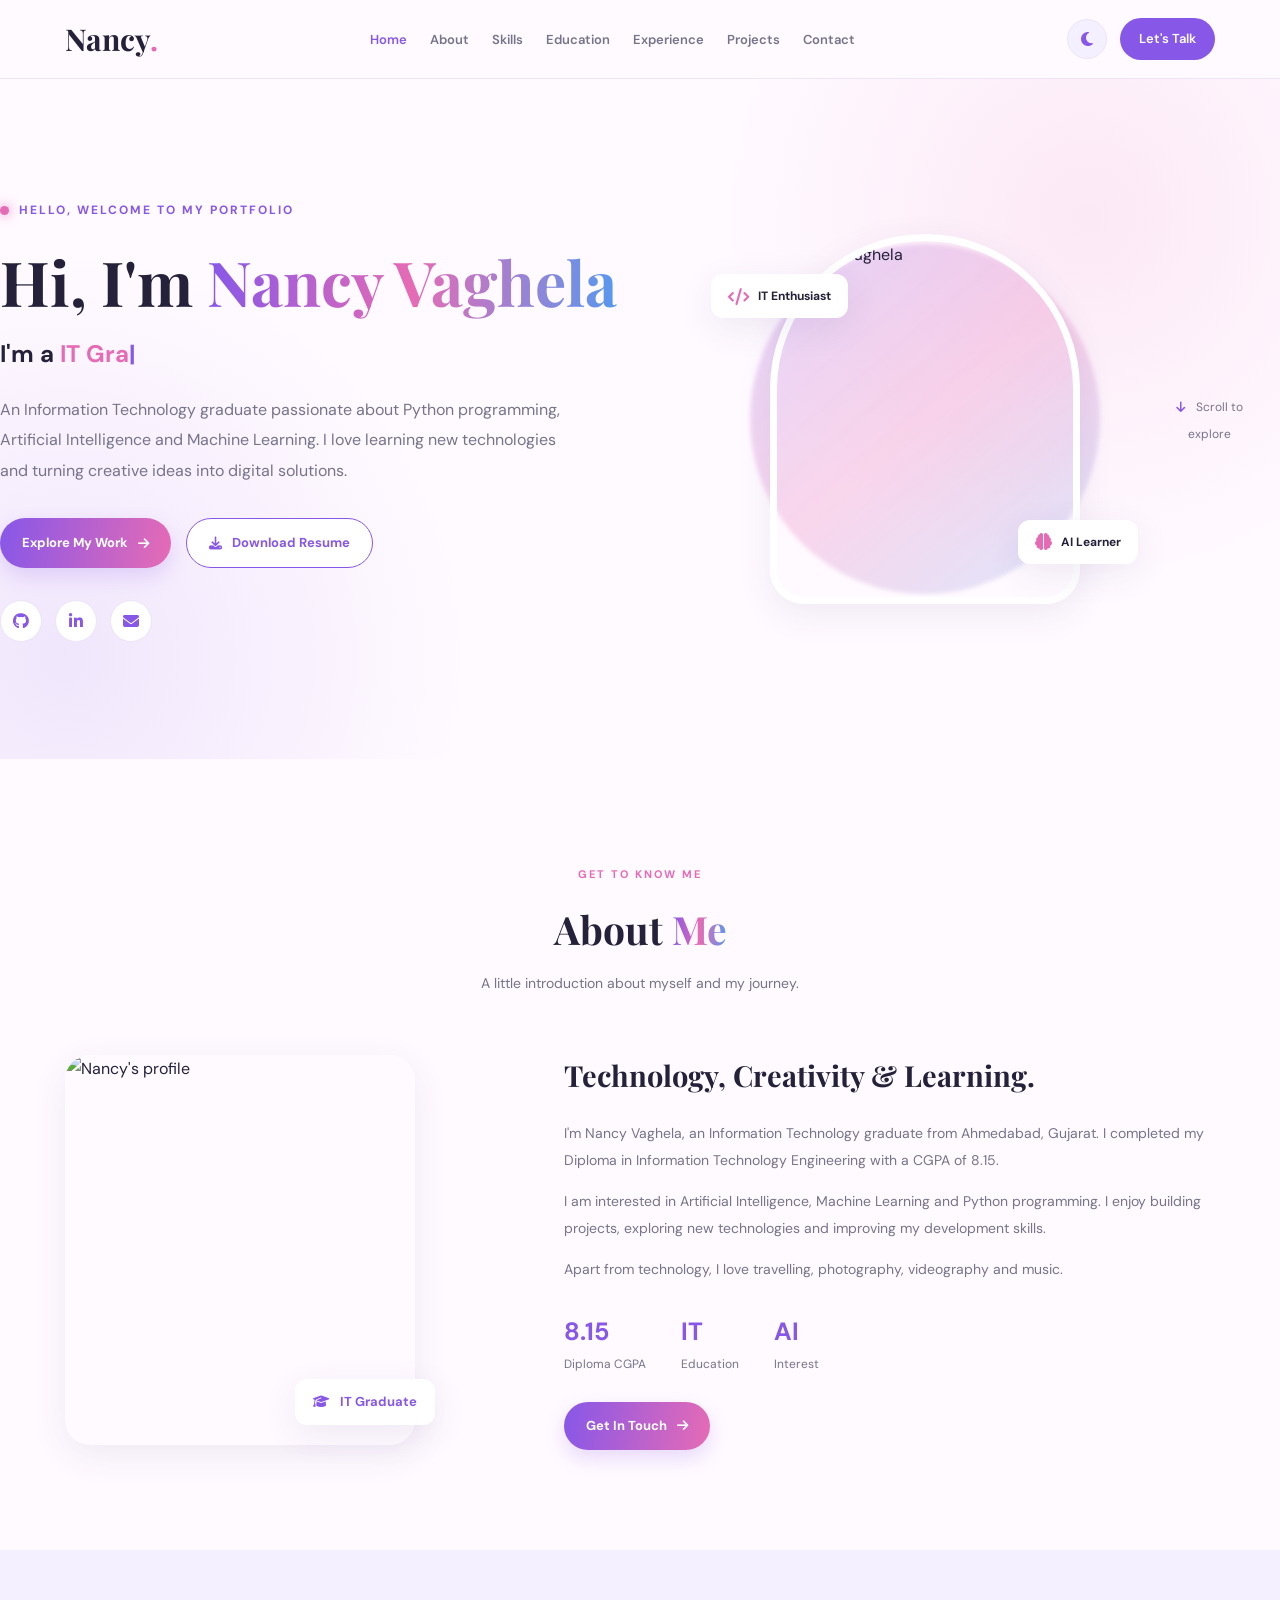
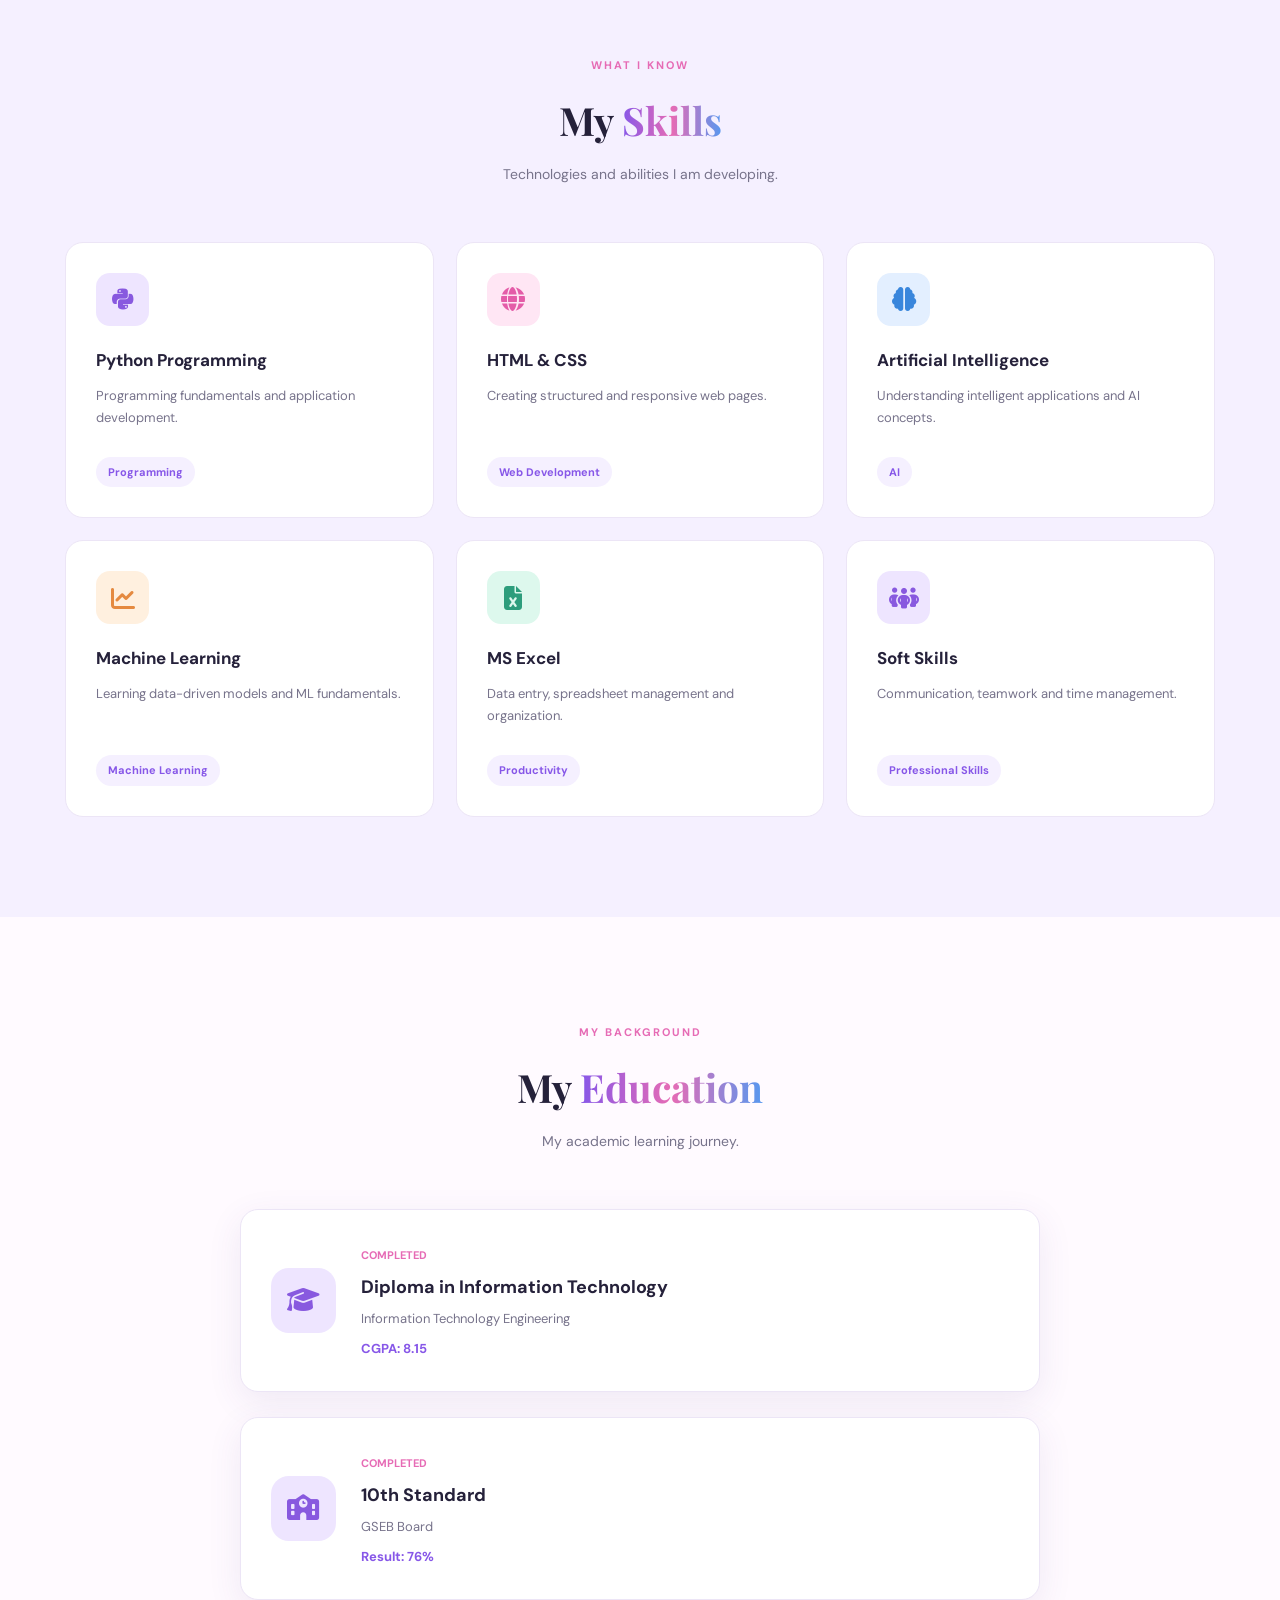
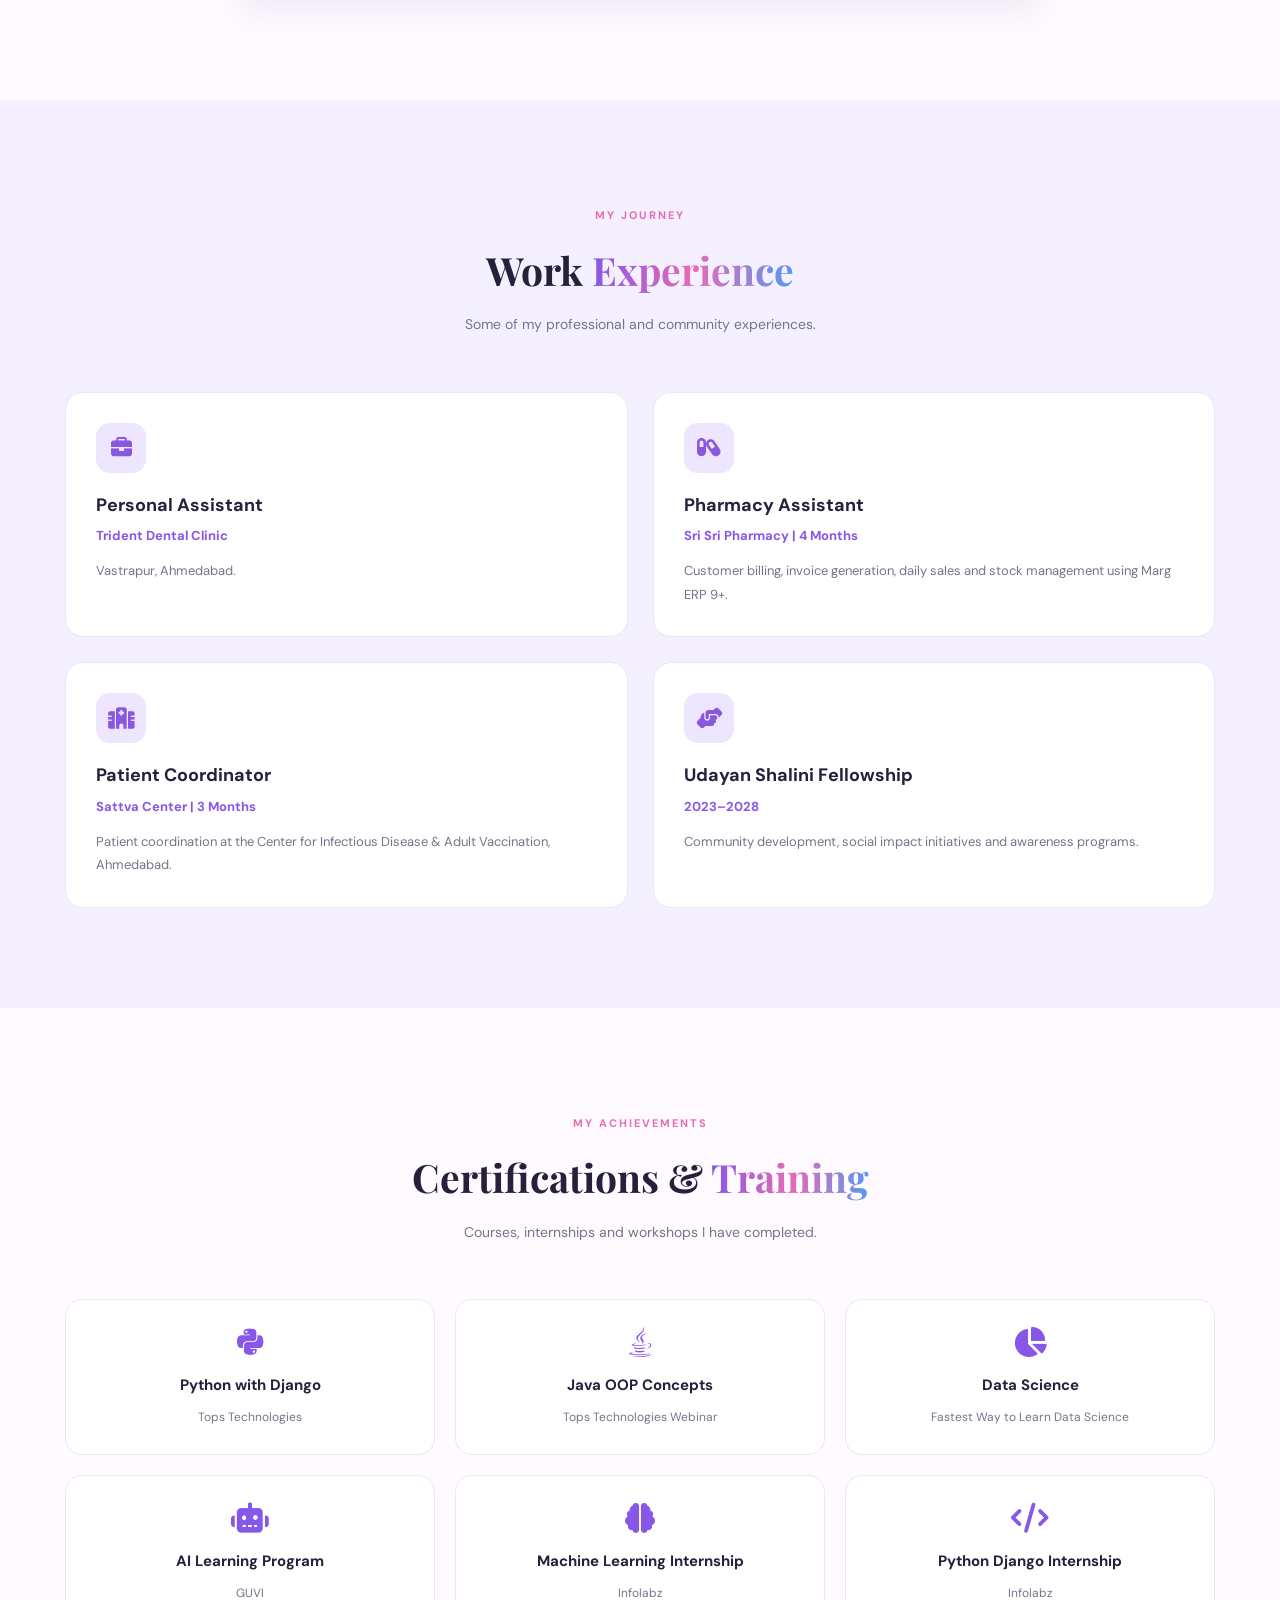
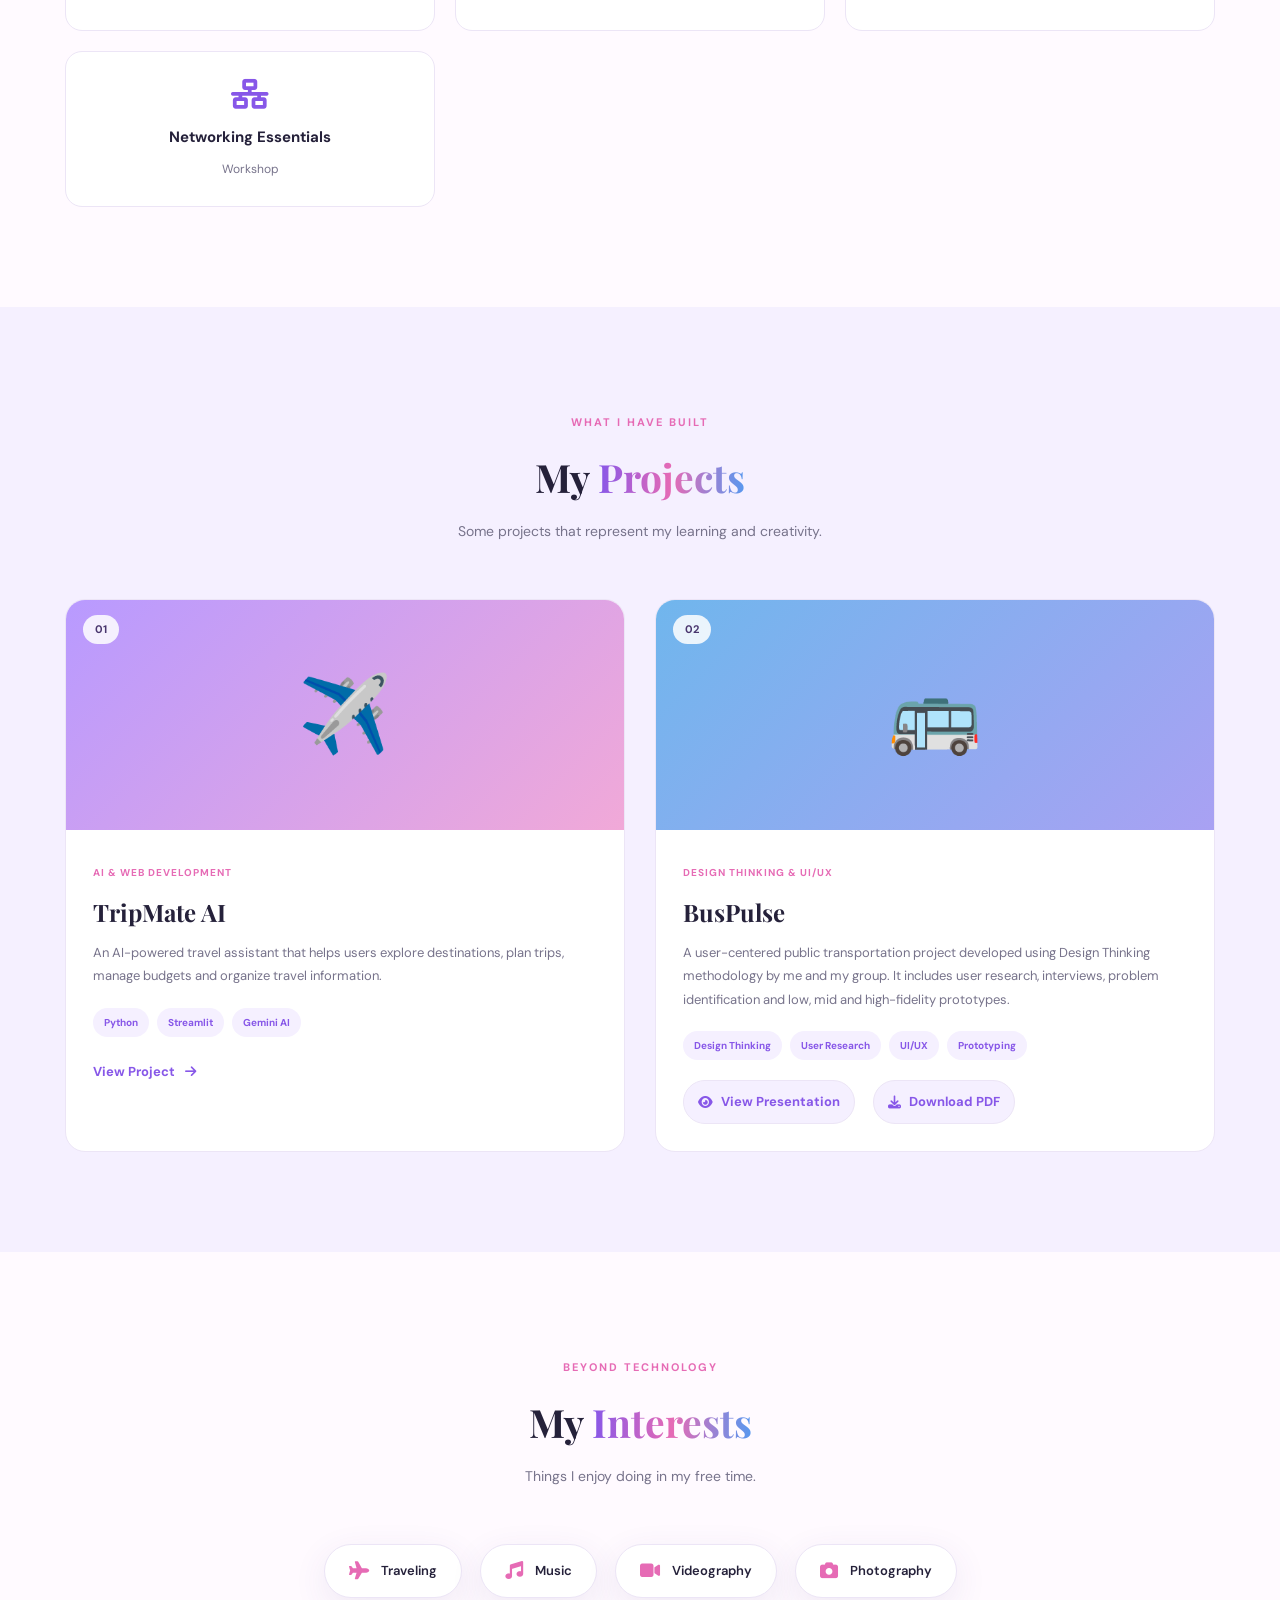
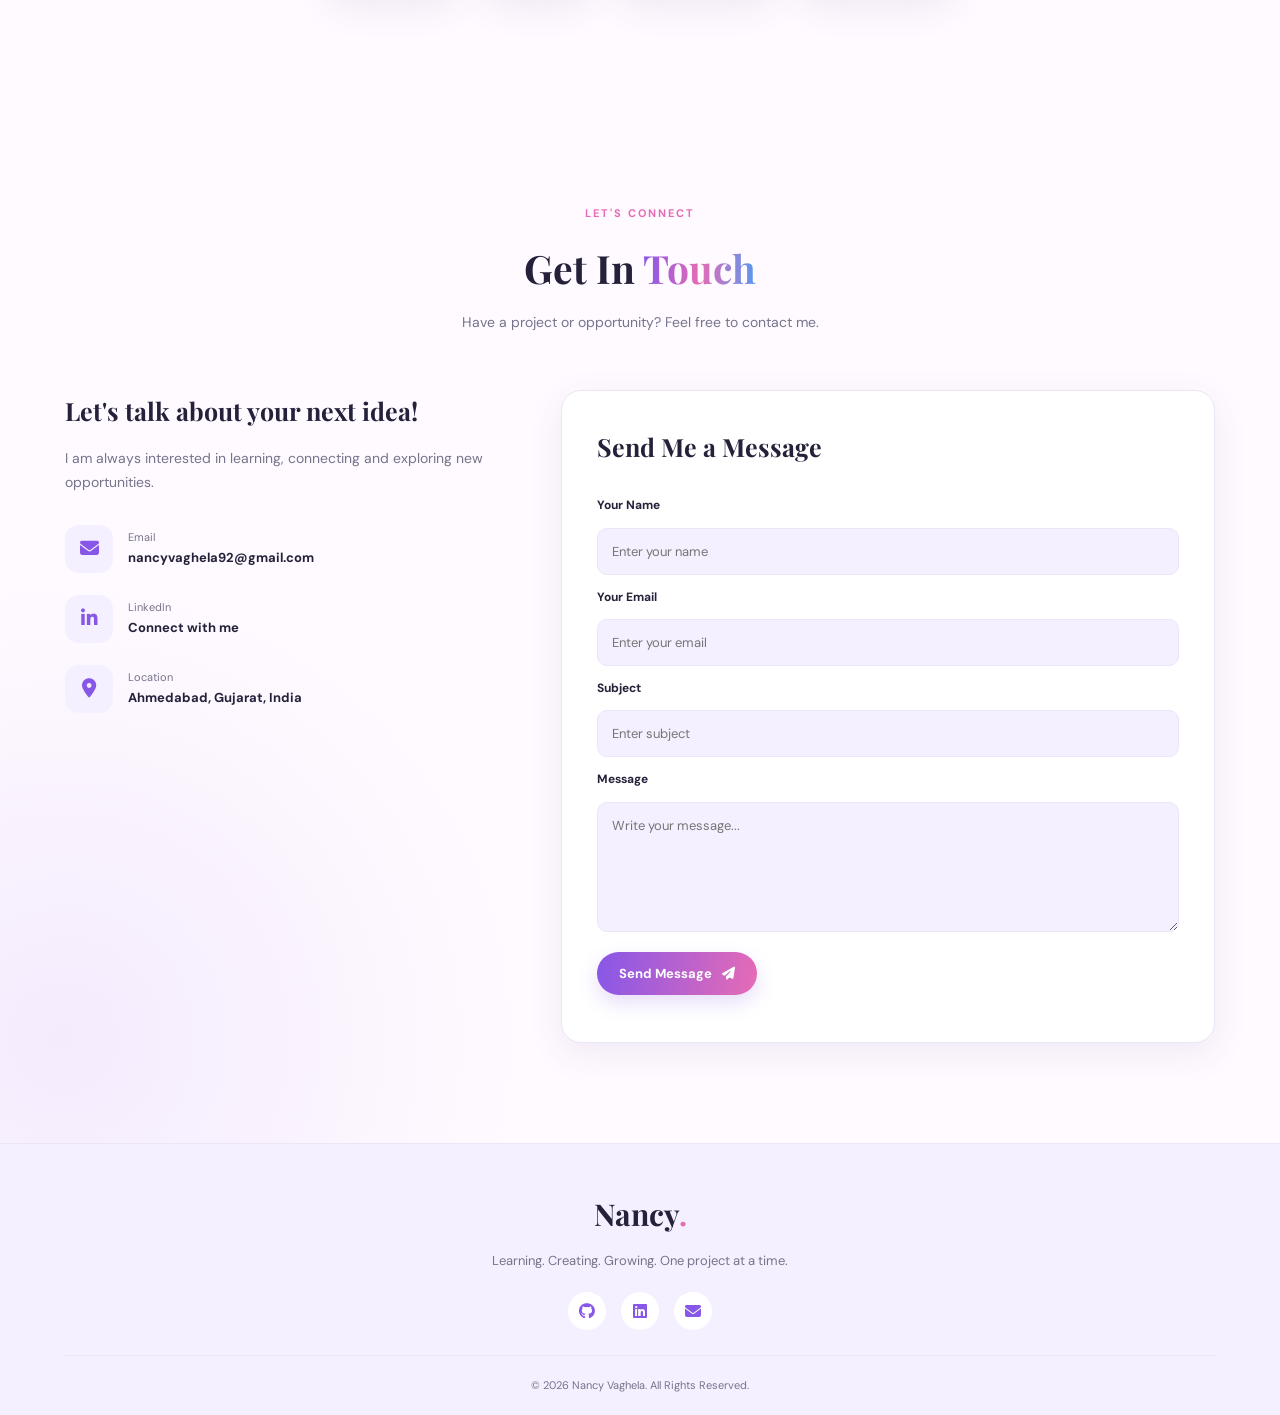
==== index.html @ ee55903c "Rename resume.html to index.html" ====
<!DOCTYPE html>
<html lang="en">
<head>
    <meta charset="UTF-8">
    <meta name="viewport" content="width=device-width, initial-scale=1.0">

    <title>Nancy Vaghela | IT Developer Portfolio</title>

    <meta name="description" content="Nancy Vaghela's personal portfolio showcasing IT skills, projects, education and experience.">

    <link rel="stylesheet" href="style.css">

    <link rel="preconnect" href="https://fonts.googleapis.com">
    <link rel="preconnect" href="https://fonts.gstatic.com" crossorigin>

    <link href="https://fonts.googleapis.com/css2?family=DM+Sans:wght@400;500;600;700&family=Playfair+Display:wght@600;700&display=swap" rel="stylesheet">

    <link rel="stylesheet"
    href="https://cdnjs.cloudflare.com/ajax/libs/font-awesome/6.5.2/css/all.min.css">
</head>

<body>

<!-- NAVIGATION -->

<header class="header">
    <nav class="navbar container">

        <a href="#home" class="logo">Nancy<span>.</span></a>

        <ul class="nav-links" id="navLinks">
            <li><a href="#home" class="nav-link active">Home</a></li>
            <li><a href="#about" class="nav-link">About</a></li>
            <li><a href="#skills" class="nav-link">Skills</a></li>
            <li><a href="#education" class="nav-link">Education</a></li>
            <li><a href="#experience" class="nav-link">Experience</a></li>
            <li><a href="#projects" class="nav-link">Projects</a></li>
            <li><a href="#contact" class="nav-link">Contact</a></li>
        </ul>

        <div class="nav-actions">

            <button id="themeToggle" class="theme-btn"
            aria-label="Switch color theme">
                <i class="fa-solid fa-moon"></i>
            </button>

            <a href="#contact" class="nav-contact">Let's Talk</a>

            <button class="menu-btn" id="menuBtn"
            aria-label="Open navigation menu"
            aria-expanded="false">
                <i class="fa-solid fa-bars"></i>
            </button>

        </div>

    </nav>
</header>


<main>

<!-- HOME SECTION -->

<section class="home section-padding" id="home">

    <div class="container home-container">

        <div class="home-content reveal">

            <span class="small-heading">
                <span class="dot"></span>
                HELLO, WELCOME TO MY PORTFOLIO
            </span>

            <h1>
                Hi, I'm <span class="gradient-text">Nancy Vaghela</span>
            </h1>

            <h2>
                I'm a <span id="typing"></span><span class="cursor">|</span>
            </h2>

            <p>
                An Information Technology graduate passionate about
                Python programming, Artificial Intelligence and
                Machine Learning. I love learning new technologies
                and turning creative ideas into digital solutions.
            </p>

            <div class="home-buttons">

                <a href="#projects" class="btn primary-btn">
                    Explore My Work
                    <i class="fa-solid fa-arrow-right"></i>
                </a>

                <a href="nancy_resume.pdf"
                   class="btn secondary-btn"
                   download>
                    <i class="fa-solid fa-download"></i>
                    Download Resume
                </a>

            </div>

            <div class="social-links">

                <a href="https://github.com/nancyvaghela92-design"
                   target="_blank"
                   rel="noopener noreferrer"
                   aria-label="GitHub">
                    <i class="fa-brands fa-github"></i>
                </a>

                <a href="https://www.linkedin.com/in/vaghela-nancy0206/"
                   target="_blank"
                   rel="noopener noreferrer"
                   aria-label="LinkedIn">
                    <i class="fa-brands fa-linkedin-in"></i>
                </a>

                <a href="mailto:nancyvaghela92@gmail.com"
                   aria-label="Email">
                    <i class="fa-solid fa-envelope"></i>
                </a>

            </div>

        </div>


        <div class="home-image reveal">

            <div class="image-decoration"></div>

            <img src="images/profile.jpg"
                 alt="Nancy Vaghela"
                 class="profile-photo">

            <div class="floating-card card-one">
                <i class="fa-solid fa-code"></i>
                <span>IT Enthusiast</span>
            </div>

            <div class="floating-card card-two">
                <i class="fa-solid fa-brain"></i>
                <span>AI Learner</span>
            </div>

        </div>

    </div>

    <div class="scroll-down">
        <a href="#about">
            <i class="fa-solid fa-arrow-down"></i>
            Scroll to explore
        </a>
    </div>

</section>


<!-- ABOUT SECTION -->

<section class="about section-padding" id="about">

    <div class="container">

        <div class="section-heading reveal">
            <span class="section-label">GET TO KNOW ME</span>
            <h2>About <span class="gradient-text">Me</span></h2>
            <p>A little introduction about myself and my journey.</p>
        </div>

        <div class="about-grid">

            <div class="about-image reveal">
                <img src="images/profile.jpg"
                     alt="Nancy's profile">
                <div class="about-image-tag">
                    <i class="fa-solid fa-graduation-cap"></i>
                    IT Graduate
                </div>
            </div>

            <div class="about-text reveal">

                <h3>Technology, Creativity & Learning.</h3>

                <p>
                    I'm Nancy Vaghela, an Information Technology
                    graduate from Ahmedabad, Gujarat. I completed
                    my Diploma in Information Technology Engineering
                    with a CGPA of 8.15.
                </p>

                <p>
                    I am interested in Artificial Intelligence,
                    Machine Learning and Python programming.
                    I enjoy building projects, exploring new
                    technologies and improving my development skills.
                </p>

                <p>
                    Apart from technology, I love travelling,
                    photography, videography and music.
                </p>

                <div class="about-facts">

                    <div>
                        <strong>8.15</strong>
                        <span>Diploma CGPA</span>
                    </div>

                    <div>
                        <strong>IT</strong>
                        <span>Education</span>
                    </div>

                    <div>
                        <strong>AI</strong>
                        <span>Interest</span>
                    </div>

                </div>

                <a href="#contact" class="btn primary-btn">
                    Get In Touch
                    <i class="fa-solid fa-arrow-right"></i>
                </a>

            </div>

        </div>

    </div>

</section>


<!-- SKILLS SECTION -->

<section class="skills section-padding" id="skills">

    <div class="container">

        <div class="section-heading reveal">
            <span class="section-label">WHAT I KNOW</span>
            <h2>My <span class="gradient-text">Skills</span></h2>
            <p>Technologies and abilities I am developing.</p>
        </div>

        <div class="skills-grid">

            <div class="skill-card reveal">
                <div class="skill-icon purple">
                    <i class="fa-brands fa-python"></i>
                </div>
                <h3>Python Programming</h3>
                <p>Programming fundamentals and application development.</p>
                <span class="skill-tag">Programming</span>
            </div>

            <div class="skill-card reveal">
                <div class="skill-icon pink">
                    <i class="fa-solid fa-globe"></i>
                </div>
                <h3>HTML & CSS</h3>
                <p>Creating structured and responsive web pages.</p>
                <span class="skill-tag">Web Development</span>
            </div>

            <div class="skill-card reveal">
                <div class="skill-icon blue">
                    <i class="fa-solid fa-brain"></i>
                </div>
                <h3>Artificial Intelligence</h3>
                <p>Understanding intelligent applications and AI concepts.</p>
                <span class="skill-tag">AI</span>
            </div>

            <div class="skill-card reveal">
                <div class="skill-icon orange">
                    <i class="fa-solid fa-chart-line"></i>
                </div>
                <h3>Machine Learning</h3>
                <p>Learning data-driven models and ML fundamentals.</p>
                <span class="skill-tag">Machine Learning</span>
            </div>

            <div class="skill-card reveal">
                <div class="skill-icon green">
                    <i class="fa-solid fa-file-excel"></i>
                </div>
                <h3>MS Excel</h3>
                <p>Data entry, spreadsheet management and organization.</p>
                <span class="skill-tag">Productivity</span>
            </div>

            <div class="skill-card reveal">
                <div class="skill-icon purple">
                    <i class="fa-solid fa-people-group"></i>
                </div>
                <h3>Soft Skills</h3>
                <p>Communication, teamwork and time management.</p>
                <span class="skill-tag">Professional Skills</span>
            </div>

        </div>

    </div>

</section>


<!-- EDUCATION SECTION -->

<section class="education section-padding" id="education">

    <div class="container">

        <div class="section-heading reveal">
            <span class="section-label">MY BACKGROUND</span>
            <h2>My <span class="gradient-text">Education</span></h2>
            <p>My academic learning journey.</p>
        </div>

        <div class="education-container">

            <div class="education-card reveal">
                <div class="education-icon">
                    <i class="fa-solid fa-graduation-cap"></i>
                </div>

                <div>
                    <span class="education-date">Completed</span>
                    <h3>Diploma in Information Technology</h3>
                    <p>Information Technology Engineering</p>
                    <strong>CGPA: 8.15</strong>
                </div>
            </div>

            <div class="education-card reveal">
                <div class="education-icon pink">
                    <i class="fa-solid fa-school"></i>
                </div>

                <div>
                    <span class="education-date">Completed</span>
                    <h3>10th Standard</h3>
                    <p>GSEB Board</p>
                    <strong>Result: 76%</strong>
                </div>
            </div>

        </div>

    </div>

</section>


<!-- EXPERIENCE SECTION -->

<section class="experience section-padding" id="experience">

    <div class="container">

        <div class="section-heading reveal">
            <span class="section-label">MY JOURNEY</span>
            <h2>Work <span class="gradient-text">Experience</span></h2>
            <p>Some of my professional and community experiences.</p>
        </div>

        <div class="experience-grid">

            <div class="experience-card reveal">
                <span class="experience-icon">
                    <i class="fa-solid fa-briefcase"></i>
                </span>
                <h3>Personal Assistant</h3>
                <h4>Trident Dental Clinic</h4>
                <p>Vastrapur, Ahmedabad.</p>
            </div>

            <div class="experience-card reveal">
                <span class="experience-icon pink">
                    <i class="fa-solid fa-capsules"></i>
                </span>
                <h3>Pharmacy Assistant</h3>
                <h4>Sri Sri Pharmacy | 4 Months</h4>
                <p>
                    Customer billing, invoice generation,
                    daily sales and stock management using Marg ERP 9+.
                </p>
            </div>

            <div class="experience-card reveal">
                <span class="experience-icon blue">
                    <i class="fa-solid fa-hospital"></i>
                </span>
                <h3>Patient Coordinator</h3>
                <h4>Sattva Center | 3 Months</h4>
                <p>
                    Patient coordination at the Center for
                    Infectious Disease & Adult Vaccination, Ahmedabad.
                </p>
            </div>

            <div class="experience-card reveal">
                <span class="experience-icon green">
                    <i class="fa-solid fa-handshake-angle"></i>
                </span>
                <h3>Udayan Shalini Fellowship</h3>
                <h4>2023–2028</h4>
                <p>
                    Community development, social impact
                    initiatives and awareness programs.
                </p>
            </div>

        </div>

    </div>

</section>


<!-- CERTIFICATIONS SECTION -->

<section class="certifications section-padding" id="certifications">

    <div class="container">

        <div class="section-heading reveal">
            <span class="section-label">MY ACHIEVEMENTS</span>
            <h2>Certifications & <span class="gradient-text">Training</span></h2>
            <p>Courses, internships and workshops I have completed.</p>
        </div>

        <div class="certificate-grid">

            <div class="certificate-card reveal">
                <i class="fa-brands fa-python"></i>
                <h3>Python with Django</h3>
                <p>Tops Technologies</p>
            </div>

            <div class="certificate-card reveal">
                <i class="fa-brands fa-java"></i>
                <h3>Java OOP Concepts</h3>
                <p>Tops Technologies Webinar</p>
            </div>

            <div class="certificate-card reveal">
                <i class="fa-solid fa-chart-pie"></i>
                <h3>Data Science</h3>
                <p>Fastest Way to Learn Data Science</p>
            </div>

            <div class="certificate-card reveal">
                <i class="fa-solid fa-robot"></i>
                <h3>AI Learning Program</h3>
                <p>GUVI</p>
            </div>

            <div class="certificate-card reveal">
                <i class="fa-solid fa-brain"></i>
                <h3>Machine Learning Internship</h3>
                <p>Infolabz</p>
            </div>

            <div class="certificate-card reveal">
                <i class="fa-solid fa-code"></i>
                <h3>Python Django Internship</h3>
                <p>Infolabz</p>
            </div>

            <div class="certificate-card reveal">
                <i class="fa-solid fa-network-wired"></i>
                <h3>Networking Essentials</h3>
                <p>Workshop</p>
            </div>

        </div>

    </div>

</section>


<!-- PROJECT SECTION -->

<section class="projects section-padding" id="projects">

    <div class="container">

        <div class="section-heading reveal">
            <span class="section-label">WHAT I HAVE BUILT</span>
            <h2>My <span class="gradient-text">Projects</span></h2>
            <p>Some projects that represent my learning and creativity.</p>
        </div>

        <div class="project-grid">

            <!-- PROJECT 1 -->

            <article class="project-card reveal">

                <div class="project-image tripmate-image">
                    <img src="images/tripmate.png"
                         alt="TripMate AI project screenshot"
                         onerror="this.style.display='none'">

                    <span class="project-number">01</span>
                    <span class="project-emoji">✈️</span>
                </div>

                <div class="project-content">

                    <span class="project-category">AI & WEB DEVELOPMENT</span>

                    <h3>TripMate AI</h3>

                    <p>
                        An AI-powered travel assistant that helps
                        users explore destinations, plan trips,
                        manage budgets and organize travel information.
                    </p>

                    <div class="tech-stack">
                        <span>Python</span>
                        <span>Streamlit</span>
                        <span>Gemini AI</span>
                    </div>

                    <a href="https://github.com/nancyvaghela92-design/TripMate-AI-2.0"
                       target="_blank"
                       rel="noopener noreferrer"
                       class="project-link">
                        View Project <i class="fa-solid fa-arrow-right"></i>
                    </a>

                </div>

            </article>


            <!-- PROJECT 2 -->

            
<!-- BUSPULSE PROJECT -->

<article class="project-card reveal">

    <div class="project-image buspulse-image">

        <img src="images/buspulse.png"
             alt="BusPulse Design Thinking project"
             onerror="this.style.display='none'">

        <span class="project-number">02</span>
        <span class="project-emoji">🚌</span>

    </div>

    <div class="project-content">

        <span class="project-category">
            DESIGN THINKING & UI/UX
        </span>

        <h3>BusPulse</h3>

        <p>
            A user-centered public transportation project
            developed using Design Thinking methodology by me and my group.
            It includes user research, interviews,
            problem identification and low, mid and
            high-fidelity prototypes.
        </p>

        <div class="tech-stack">
            <span>Design Thinking</span>
            <span>User Research</span>
            <span>UI/UX</span>
            <span>Prototyping</span>
        </div>

        <div class="project-buttons">

            <a href="docs/buspulsedone.pptx"
               target="_blank"
               rel="noopener noreferrer"
               class="project-link">
                <i class="fa-solid fa-eye"></i>
                View Presentation
            </a>

            <a href="docs/buspulsedone.pptx"
               download
               class="project-link">
                <i class="fa-solid fa-download"></i>
                Download PDF
            </a>

        </div>

    </div>

</article>

        </div>

    </div>

</section>


<!-- INTERESTS SECTION -->

<section class="interests section-padding">

    <div class="container">

        <div class="section-heading reveal">
            <span class="section-label">BEYOND TECHNOLOGY</span>
            <h2>My <span class="gradient-text">Interests</span></h2>
            <p>Things I enjoy doing in my free time.</p>
        </div>

        <div class="interest-list reveal">

            <div><i class="fa-solid fa-plane"></i> Traveling</div>
            <div><i class="fa-solid fa-music"></i> Music</div>
            <div><i class="fa-solid fa-video"></i> Videography</div>
            <div><i class="fa-solid fa-camera"></i> Photography</div>

        </div>

    </div>

</section>


<!-- CONTACT SECTION -->

<section class="contact section-padding" id="contact">

    <div class="container">

        <div class="section-heading reveal">
            <span class="section-label">LET'S CONNECT</span>
            <h2>Get In <span class="gradient-text">Touch</span></h2>
            <p>Have a project or opportunity? Feel free to contact me.</p>
        </div>

        <div class="contact-grid">

            <div class="contact-info reveal">

                <h3>Let's talk about your next idea!</h3>

                <p>
                    I am always interested in learning,
                    connecting and exploring new opportunities.
                </p>

                <a href="mailto:nancyvaghela92@gmail.com"
                   class="contact-item">
                    <span><i class="fa-solid fa-envelope"></i></span>
                    <div>
                        <small>Email</small>
                        <strong>nancyvaghela92@gmail.com</strong>
                    </div>
                </a>

                <a href="https://www.linkedin.com/in/vaghela-nancy0206/"
                   target="_blank"
                   rel="noopener noreferrer"
                   class="contact-item">
                    <span><i class="fa-brands fa-linkedin-in"></i></span>
                    <div>
                        <small>LinkedIn</small>
                        <strong>Connect with me</strong>
                    </div>
                </a>

                <div class="contact-item">
                    <span><i class="fa-solid fa-location-dot"></i></span>
                    <div>
                        <small>Location</small>
                        <strong>Ahmedabad, Gujarat, India</strong>
                    </div>
                </div>

            </div>


            <form class="contact-form reveal" id="contactForm">

                <h3>Send Me a Message</h3>

                <label for="name">Your Name</label>
                <input type="text" id="name"
                       placeholder="Enter your name" required>

                <label for="email">Your Email</label>
                <input type="email" id="email"
                       placeholder="Enter your email" required>

                <label for="subject">Subject</label>
                <input type="text" id="subject"
                       placeholder="Enter subject" required>

                <label for="message">Message</label>
                <textarea id="message"
                          placeholder="Write your message..."
                          required></textarea>

                <button type="submit" class="btn primary-btn">
                    Send Message
                    <i class="fa-solid fa-paper-plane"></i>
                </button>

                <p id="formStatus" aria-live="polite"></p>

            </form>

        </div>

    </div>

</section>

</main>


<!-- FOOTER -->

<footer class="footer">

    <div class="container">

        <a href="#home" class="logo">Nancy<span>.</span></a>

        <p>Learning. Creating. Growing. One project at a time.</p>

        <div class="footer-socials">

            <a href="https://github.com/nancyvaghela92-design"
               target="_blank"
               rel="noopener noreferrer">
                <i class="fa-brands fa-github"></i>
            </a>

            <a href="https://www.linkedin.com/in/vaghela-nancy0206/"
               target="_blank"
               rel="noopener noreferrer">
                <i class="fa-brands fa-linkedin"></i>
            </a>

            <a href="mailto:nancyvaghela92@gmail.com">
                <i class="fa-solid fa-envelope"></i>
            </a>

        </div>

        <div class="footer-bottom">
            © <span id="year"></span> Nancy Vaghela. All Rights Reserved.
        </div>

    </div>

</footer>


<!-- BACK TO TOP BUTTON -->

<button id="backToTop" aria-label="Back to top">
    <i class="fa-solid fa-arrow-up"></i>
</button>


<script src="script.js"></script>

</body>
</html>
---- style.css ----
/* ==================================
   NANCY VAGHELA - PORTFOLIO WEBSITE
   ================================== */

/* THEME VARIABLES */

:root {
    --bg: #fffaff;
    --bg-secondary: #f5f0ff;
    --card: #ffffff;
    --text: #25213a;
    --muted: #77738b;
    --primary: #8757e8;
    --secondary: #e66bb5;
    --blue: #5798ef;
    --border: #ece5f6;
    --shadow: 0 10px 35px rgba(83, 51, 130, 0.09);
}

body.dark-theme {
    --bg: #111124;
    --bg-secondary: #19182e;
    --card: #211f3b;
    --text: #f7f2ff;
    --muted: #bbb4d0;
    --primary: #b69aff;
    --secondary: #ff91cf;
    --blue: #85b7ff;
    --border: #37314f;
    --shadow: 0 10px 35px rgba(0, 0, 0, 0.25);
}

/* RESET */

* {
    margin: 0;
    padding: 0;
    box-sizing: border-box;
}

html {
    scroll-behavior: smooth;
    scroll-padding-top: 85px;
}

body {
    font-family: 'DM Sans', sans-serif;
    background: var(--bg);
    color: var(--text);
    line-height: 1.7;
    transition: background 0.3s, color 0.3s;
}

a {
    text-decoration: none;
    color: inherit;
}

button, input, textarea {
    font-family: inherit;
}

button {
    cursor: pointer;
}

img {
    max-width: 100%;
    display: block;
}

.container {
    width: min(1150px, 90%);
    margin: auto;
}

.section-padding {
    padding: 100px 0;
}

/* GRADIENT TEXT */

.gradient-text {
    background: linear-gradient(
        90deg,
        var(--primary),
        var(--secondary),
        var(--blue)
    );

    background-clip: text;
    -webkit-background-clip: text;
    color: transparent;
}

/* NAVIGATION */

.header {
    position: sticky;
    top: 0;
    z-index: 1000;
    background: var(--bg);
    border-bottom: 1px solid var(--border);
    backdrop-filter: blur(15px);
}

.navbar {
    min-height: 78px;
    display: flex;
    align-items: center;
    justify-content: space-between;
    gap: 20px;
}

.logo {
    font-family: 'Playfair Display', serif;
    font-size: 30px;
    font-weight: 700;
    color: var(--text);
}

.logo span {
    color: var(--secondary);
}

.nav-links {
    display: flex;
    list-style: none;
    align-items: center;
    gap: 23px;
}

.nav-link {
    font-size: 13px;
    font-weight: 600;
    color: var(--muted);
    transition: 0.3s;
}

.nav-link:hover,
.nav-link.active {
    color: var(--primary);
}

.nav-actions {
    display: flex;
    align-items: center;
    gap: 13px;
}

.theme-btn {
    width: 40px;
    height: 40px;
    border-radius: 50%;
    border: 1px solid var(--border);
    background: var(--bg-secondary);
    color: var(--primary);
    font-size: 16px;
}

.nav-contact {
    background: var(--primary);
    color: white;
    padding: 10px 19px;
    border-radius: 25px;
    font-size: 13px;
    font-weight: 600;
    transition: 0.3s;
}

.nav-contact:hover {
    background: var(--secondary);
}

.menu-btn {
    display: none;
    border: none;
    background: transparent;
    color: var(--text);
    font-size: 23px;
}

/* HOME SECTION */

.home {
    min-height: 680px;
    position: relative;
    display: flex;
    align-items: center;
    overflow: hidden;

    background:
        radial-gradient(
            circle at 85% 20%,
            rgba(230, 107, 181, 0.12),
            transparent 30%
        ),
        radial-gradient(
            circle at 5% 85%,
            rgba(135, 87, 232, 0.12),
            transparent 30%
        );
}

.home-container {
    display: grid;
    grid-template-columns: 1.2fr 0.8fr;
    align-items: center;
    gap: 70px;
}

.small-heading {
    color: var(--primary);
    font-size: 12px;
    letter-spacing: 2px;
    font-weight: 700;
    display: inline-flex;
    align-items: center;
    gap: 10px;
    margin-bottom: 24px;
}

.dot {
    width: 9px;
    height: 9px;
    background: var(--secondary);
    border-radius: 50%;
    box-shadow: 0 0 12px var(--secondary);
}

.home-content h1 {
    font-family: 'Playfair Display', serif;
    font-size: clamp(38px, 5vw, 62px);
    line-height: 1.2;
    margin-bottom: 15px;
}

.home-content h2 {
    font-size: 24px;
    margin-bottom: 20px;
}

#typing {
    color: var(--secondary);
}

.cursor {
    color: var(--primary);
    animation: blink 0.8s infinite;
}

@keyframes blink {
    50% {
        opacity: 0;
    }
}

.home-content > p {
    color: var(--muted);
    font-size: 16px;
    max-width: 580px;
    line-height: 1.9;
}

.home-buttons {
    display: flex;
    gap: 15px;
    flex-wrap: wrap;
    margin-top: 32px;
}

.btn {
    display: inline-flex;
    align-items: center;
    justify-content: center;
    gap: 10px;
    padding: 13px 22px;
    border-radius: 30px;
    font-size: 13px;
    font-weight: 700;
    border: none;
    transition: 0.3s;
}

.primary-btn {
    color: white;
    background: linear-gradient(
        100deg,
        var(--primary),
        var(--secondary)
    );

    box-shadow: 0 8px 20px rgba(135, 87, 232, 0.2);
}

.secondary-btn {
    color: var(--primary);
    border: 1px solid var(--primary);
    background: var(--card);
}

.btn:hover {
    transform: translateY(-4px);
    box-shadow: 0 12px 25px rgba(135, 87, 232, 0.2);
}

.social-links {
    display: flex;
    gap: 13px;
    margin-top: 32px;
}

.social-links a {
    width: 42px;
    height: 42px;
    display: grid;
    place-items: center;
    background: var(--card);
    border: 1px solid var(--border);
    border-radius: 50%;
    color: var(--primary);
    transition: 0.3s;
}

.social-links a:hover {
    background: var(--primary);
    color: white;
    transform: translateY(-4px);
}

/* HOME IMAGE */

.home-image {
    position: relative;
    display: flex;
    justify-content: center;
    align-items: center;
    min-height: 420px;
}

.profile-photo {
    width: 310px;
    height: 370px;
    object-fit: cover;
    object-position: center;
    border-radius: 160px 160px 35px 35px;
    border: 7px solid var(--card);
    position: relative;
    z-index: 2;
    box-shadow: var(--shadow);
}

.image-decoration {
    width: 350px;
    height: 350px;
    border-radius: 50%;
    position: absolute;
    background: linear-gradient(
        140deg,
        rgba(135, 87, 232, 0.22),
        rgba(230, 107, 181, 0.25),
        rgba(87, 152, 239, 0.2)
    );
    filter: blur(2px);
}

.floating-card {
    position: absolute;
    z-index: 3;
    display: flex;
    align-items: center;
    gap: 9px;
    background: var(--card);
    padding: 12px 17px;
    border-radius: 12px;
    box-shadow: var(--shadow);
    font-size: 12px;
    font-weight: 700;
}

.floating-card i {
    color: var(--secondary);
    font-size: 17px;
}

.card-one {
    top: 65px;
    left: 0;
}

.card-two {
    bottom: 65px;
    right: 0;
}

.scroll-down {
    text-align: center;
    padding: 15px;
}

.scroll-down a {
    color: var(--muted);
    font-size: 12px;
}

.scroll-down i {
    margin-right: 8px;
    color: var(--primary);
}

/* SECTION HEADING */

.section-heading {
    text-align: center;
    margin-bottom: 55px;
}

.section-label {
    display: inline-block;
    font-size: 11px;
    letter-spacing: 2px;
    color: var(--secondary);
    font-weight: 700;
    margin-bottom: 12px;
}

.section-heading h2 {
    font-family: 'Playfair Display', serif;
    font-size: 39px;
    margin-bottom: 10px;
}

.section-heading p {
    color: var(--muted);
    font-size: 14px;
}

/* ABOUT SECTION */

.about-grid {
    display: grid;
    grid-template-columns: 0.8fr 1.2fr;
    gap: 65px;
    align-items: center;
}

.about-image {
    position: relative;
    max-width: 350px;
}

.about-image img {
    width: 100%;
    height: 390px;
    object-fit: cover;
    border-radius: 25px;
    box-shadow: var(--shadow);
}

.about-image-tag {
    position: absolute;
    bottom: 20px;
    right: -20px;
    background: var(--card);
    padding: 12px 18px;
    border-radius: 12px;
    box-shadow: var(--shadow);
    color: var(--primary);
    font-weight: 700;
    font-size: 13px;
}

.about-image-tag i {
    margin-right: 8px;
}

.about-text h3 {
    font-family: 'Playfair Display', serif;
    font-size: 29px;
    margin-bottom: 20px;
}

.about-text p {
    color: var(--muted);
    margin-bottom: 15px;
    font-size: 14px;
    line-height: 1.9;
}

.about-facts {
    display: flex;
    gap: 35px;
    margin: 28px 0;
    flex-wrap: wrap;
}

.about-facts div {
    display: flex;
    flex-direction: column;
}

.about-facts strong {
    color: var(--primary);
    font-size: 25px;
}

.about-facts span {
    color: var(--muted);
    font-size: 12px;
}

/* SKILLS SECTION */

.skills,
.experience,
.projects {
    background: var(--bg-secondary);
}

.skills-grid {
    display: grid;
    grid-template-columns: repeat(3, 1fr);
    gap: 22px;
}

.skill-card {
    background: var(--card);
    border: 1px solid var(--border);
    padding: 30px;
    border-radius: 18px;
    transition: 0.3s;
}

.skill-card:hover {
    transform: translateY(-8px);
    box-shadow: var(--shadow);
}

.skill-icon {
    width: 53px;
    height: 53px;
    display: grid;
    place-items: center;
    border-radius: 14px;
    font-size: 24px;
    margin-bottom: 20px;
}

.purple {
    color: #8859df;
    background: #eee5ff;
}

.pink {
    color: #e45ca8;
    background: #ffe6f4;
}

.blue {
    color: #3986dc;
    background: #e3efff;
}

.orange {
    color: #e58a40;
    background: #fff0df;
}

.green {
    color: #2d9d7c;
    background: #ddf8ed;
}

.skill-card h3 {
    font-size: 17px;
    margin-bottom: 10px;
}

.skill-card p {
    color: var(--muted);
    font-size: 13px;
    min-height: 55px;
}

.skill-tag {
    display: inline-block;
    margin-top: 17px;
    padding: 6px 12px;
    background: var(--bg-secondary);
    color: var(--primary);
    border-radius: 20px;
    font-size: 11px;
    font-weight: 700;
}

/* EDUCATION */

.education-container {
    max-width: 800px;
    margin: auto;
    display: grid;
    gap: 25px;
}

.education-card {
    display: flex;
    align-items: center;
    gap: 25px;
    padding: 30px;
    background: var(--card);
    border: 1px solid var(--border);
    border-radius: 18px;
    box-shadow: var(--shadow);
    transition: 0.3s;
}

.education-card:hover {
    transform: translateX(7px);
}

.education-icon {
    min-width: 65px;
    height: 65px;
    display: grid;
    place-items: center;
    border-radius: 18px;
    background: #eee5ff;
    color: #8859df;
    font-size: 26px;
}

.education-date {
    color: var(--secondary);
    font-size: 11px;
    font-weight: 700;
    text-transform: uppercase;
}

.education-card h3 {
    font-size: 18px;
    margin: 5px 0;
}

.education-card p {
    color: var(--muted);
    font-size: 13px;
}

.education-card strong {
    display: inline-block;
    color: var(--primary);
    font-size: 13px;
    margin-top: 8px;
}

/* EXPERIENCE */

.experience-grid {
    display: grid;
    grid-template-columns: repeat(2, 1fr);
    gap: 25px;
}

.experience-card {
    background: var(--card);
    padding: 30px;
    border-radius: 18px;
    border: 1px solid var(--border);
    transition: 0.3s;
}

.experience-card:hover {
    transform: translateY(-6px);
    box-shadow: var(--shadow);
}

.experience-icon {
    width: 50px;
    height: 50px;
    display: grid;
    place-items: center;
    border-radius: 14px;
    background: #eee5ff;
    color: #8859df;
    font-size: 21px;
    margin-bottom: 17px;
}

.experience-card h3 {
    font-size: 18px;
    margin-bottom: 5px;
}

.experience-card h4 {
    color: var(--primary);
    font-size: 13px;
    margin-bottom: 12px;
}

.experience-card p {
    color: var(--muted);
    font-size: 13px;
    line-height: 1.8;
}

/* CERTIFICATIONS */

.certificate-grid {
    display: grid;
    grid-template-columns: repeat(3, 1fr);
    gap: 20px;
}

.certificate-card {
    padding: 27px 20px;
    border: 1px solid var(--border);
    background: var(--card);
    border-radius: 17px;
    text-align: center;
    transition: 0.3s;
}

.certificate-card:hover {
    transform: translateY(-7px);
    box-shadow: var(--shadow);
}

.certificate-card i {
    font-size: 30px;
    color: var(--primary);
    margin-bottom: 16px;
}

.certificate-card h3 {
    font-size: 15px;
    margin-bottom: 8px;
}

.certificate-card p {
    font-size: 12px;
    color: var(--muted);
}

/* PROJECTS */

.project-grid {
    display: grid;
    grid-template-columns: repeat(2, 1fr);
    gap: 30px;
}

.project-card {
    background: var(--card);
    border: 1px solid var(--border);
    border-radius: 20px;
    overflow: hidden;
    transition: 0.3s;
}

.project-card:hover {
    transform: translateY(-8px);
    box-shadow: var(--shadow);
}

.project-image {
    height: 230px;
    position: relative;
    display: grid;
    place-items: center;
    overflow: hidden;
}

.tripmate-image {
    background: linear-gradient(135deg, #b89aff, #f1a9d8);
}

.buspulse-image {
    background: linear-gradient(135deg, #70b6ed, #a9a1f3);
}

.project-image img {
    position: absolute;
    width: 100%;
    height: 100%;
    object-fit: cover;
    z-index: 2;
}

.project-number {
    position: absolute;
    top: 15px;
    left: 17px;
    z-index: 3;
    background: rgba(255,255,255,0.85);
    color: #49366e;
    padding: 5px 12px;
    border-radius: 20px;
    font-size: 11px;
    font-weight: 700;
}

.project-emoji {
    font-size: 75px;
    z-index: 1;
}

.project-content {
    padding: 27px;
}

.project-category {
    color: var(--secondary);
    font-size: 10px;
    letter-spacing: 1px;
    font-weight: 700;
}

.project-content h3 {
    font-family: 'Playfair Display', serif;
    font-size: 24px;
    margin: 8px 0;
}

.project-content p {
    color: var(--muted);
    font-size: 13px;
    line-height: 1.8;
}

.tech-stack {
    display: flex;
    gap: 8px;
    flex-wrap: wrap;
    margin: 20px 0;
}

.tech-stack span {
    background: var(--bg-secondary);
    color: var(--primary);
    padding: 6px 11px;
    border-radius: 20px;
    font-size: 10px;
    font-weight: 700;
}

.project-link {
    display: inline-flex;
    gap: 10px;
    align-items: center;
    color: var(--primary);
    font-size: 13px;
    font-weight: 700;
}

.project-link:hover {
    color: var(--secondary);
}

/* INTERESTS */

.interest-list {
    display: flex;
    flex-wrap: wrap;
    justify-content: center;
    gap: 18px;
}

.interest-list div {
    display: flex;
    align-items: center;
    gap: 12px;
    background: var(--card);
    border: 1px solid var(--border);
    border-radius: 40px;
    padding: 15px 24px;
    font-weight: 600;
    font-size: 13px;
    box-shadow: var(--shadow);
    transition: 0.3s;
}

.interest-list div:hover {
    transform: translateY(-5px);
    color: var(--primary);
}

.interest-list i {
    color: var(--secondary);
    font-size: 18px;
}

/* CONTACT */

.contact {
    background:
        radial-gradient(
            circle at 5% 90%,
            rgba(135, 87, 232, 0.09),
            transparent 30%
        ),
        var(--bg);
}

.contact-grid {
    display: grid;
    grid-template-columns: 0.8fr 1.2fr;
    gap: 60px;
    align-items: start;
}

.contact-info h3,
.contact-form h3 {
    font-family: 'Playfair Display', serif;
    font-size: 25px;
    margin-bottom: 15px;
}

.contact-info > p {
    color: var(--muted);
    font-size: 14px;
    margin-bottom: 30px;
}

.contact-item {
    display: flex;
    gap: 15px;
    align-items: center;
    margin-bottom: 22px;
}

.contact-item > span {
    min-width: 48px;
    height: 48px;
    display: grid;
    place-items: center;
    background: var(--bg-secondary);
    color: var(--primary);
    border-radius: 14px;
    font-size: 19px;
}

.contact-item div {
    display: flex;
    flex-direction: column;
}

.contact-item small {
    color: var(--muted);
    font-size: 11px;
}

.contact-item strong {
    font-size: 13px;
    overflow-wrap: anywhere;
}

.contact-form {
    background: var(--card);
    padding: 35px;
    border-radius: 20px;
    border: 1px solid var(--border);
    box-shadow: var(--shadow);
    display: flex;
    flex-direction: column;
    gap: 12px;
}

.contact-form label {
    font-size: 12px;
    font-weight: 700;
}

.contact-form input,
.contact-form textarea {
    width: 100%;
    padding: 14px;
    border: 1px solid var(--border);
    background: var(--bg-secondary);
    color: var(--text);
    border-radius: 10px;
    outline: none;
    font-size: 13px;
}

.contact-form input:focus,
.contact-form textarea:focus {
    border-color: var(--primary);
}

.contact-form textarea {
    min-height: 130px;
    resize: vertical;
}

.contact-form button {
    align-self: flex-start;
    margin-top: 8px;
}

#formStatus {
    color: var(--primary);
    font-size: 12px;
    overflow-wrap: anywhere;
}

/* FOOTER */

.footer {
    background: var(--bg-secondary);
    padding: 45px 0 20px;
    text-align: center;
    border-top: 1px solid var(--border);
}

.footer > .container > p {
    color: var(--muted);
    font-size: 13px;
    margin: 10px 0 20px;
}

.footer-socials {
    display: flex;
    justify-content: center;
    gap: 15px;
    margin-bottom: 25px;
}

.footer-socials a {
    width: 38px;
    height: 38px;
    display: grid;
    place-items: center;
    border-radius: 50%;
    background: var(--card);
    color: var(--primary);
    transition: 0.3s;
}

.footer-socials a:hover {
    background: var(--primary);
    color: white;
}

.footer-bottom {
    border-top: 1px solid var(--border);
    padding-top: 20px;
    color: var(--muted);
    font-size: 11px;
}

/* BACK TO TOP */

#backToTop {
    position: fixed;
    right: 25px;
    bottom: 25px;
    width: 45px;
    height: 45px;
    border: none;
    border-radius: 50%;
    background: linear-gradient(135deg, var(--primary), var(--secondary));
    color: white;
    font-size: 17px;
    z-index: 999;
    opacity: 0;
    visibility: hidden;
    transform: translateY(15px);
    transition: 0.3s;
}

#backToTop.show {
    opacity: 1;
    visibility: visible;
    transform: translateY(0);
}

/* SCROLL ANIMATIONS */

.reveal {
    opacity: 0;
    transform: translateY(30px);
    transition: opacity 0.7s ease, transform 0.7s ease;
}

.reveal.visible {
    opacity: 1;
    transform: translateY(0);
}

/* RESPONSIVE DESIGN */

@media (max-width: 1000px) {

    .nav-links {
        gap: 12px;
    }

    .nav-link {
        font-size: 11px;
    }

    .home-container {
        gap: 30px;
    }

    .profile-photo {
        width: 270px;
        height: 330px;
    }

    .skills-grid,
    .certificate-grid {
        grid-template-columns: repeat(2, 1fr);
    }
}

@media (max-width: 760px) {

    .section-padding {
        padding: 75px 0;
    }

    .menu-btn {
        display: block;
    }

    .nav-links {
        display: none;
        position: absolute;
        top: 78px;
        left: 0;
        right: 0;
        padding: 22px;
        background: var(--card);
        border-bottom: 1px solid var(--border);
        flex-direction: column;
        gap: 20px;
        box-shadow: var(--shadow);
    }

    .nav-links.active {
        display: flex;
    }

    .nav-link {
        font-size: 14px;
    }

    .home {
        min-height: auto;
        padding: 65px 0 25px;
    }

    .home-container {
        grid-template-columns: 1fr;
        text-align: center;
    }

    .home-content > p {
        margin: auto;
    }

    .small-heading {
        justify-content: center;
    }

    .home-buttons,
    .social-links {
        justify-content: center;
    }

    .home-image {
        grid-row: 1;
        min-height: 340px;
    }

    .profile-photo {
        width: 245px;
        height: 290px;
    }

    .image-decoration {
        width: 280px;
        height: 280px;
    }

    .card-one {
        left: 5%;
        top: 45px;
    }

    .card-two {
        right: 5%;
        bottom: 35px;
    }

    .about-grid,
    .contact-grid {
        grid-template-columns: 1fr;
        gap: 40px;
    }

    .about-image {
        margin: auto;
    }

    .about-text {
        text-align: center;
    }

    .about-facts {
        justify-content: center;
    }

    .about-text .btn {
        margin: auto;
    }
}

@media (max-width: 520px) {

    .container {
        width: 90%;
    }

    .nav-contact {
        display: none;
    }

    .home-content h1 {
        font-size: 38px;
    }

    .home-content h2 {
        font-size: 20px;
    }

    .home-content > p {
        font-size: 14px;
    }

    .home-buttons {
        flex-direction: column;
        align-items: center;
    }

    .home-buttons .btn {
        width: 100%;
        max-width: 260px;
    }

    .section-heading h2 {
        font-size: 32px;
    }

    .skills-grid,
    .experience-grid,
    .certificate-grid,
    .project-grid {
        grid-template-columns: 1fr;
    }

    .education-card {
        align-items: flex-start;
        padding: 20px;
        gap: 15px;
    }

    .education-card h3 {
        font-size: 15px;
    }

    .about-image img {
        height: 320px;
    }

    .about-image-tag {
        right: -5px;
    }

    .contact-form {
        padding: 23px;
    }

    .interest-list {
        gap: 12px;
    }

    .interest-list div {
        padding: 12px 17px;
    }

}

/* PROJECT BUTTONS */

.project-buttons {
    display: flex;
    flex-wrap: wrap;
    gap: 18px;
    margin-top: 20px;
}

.project-buttons .project-link {
    display: inline-flex;
    align-items: center;
    gap: 8px;
    padding: 10px 14px;
    border-radius: 25px;
    background: var(--bg-secondary);
    color: var(--primary);
    border: 1px solid var(--border);
    transition: 0.3s;
}

.project-buttons .project-link:hover {
    background: var(--primary);
    color: white;
    transform: translateY(-3px);
}

@media (max-width: 520px) {
    .project-buttons {
        flex-direction: column;
    }

    .project-buttons .project-link {
        justify-content: center;
    }
}
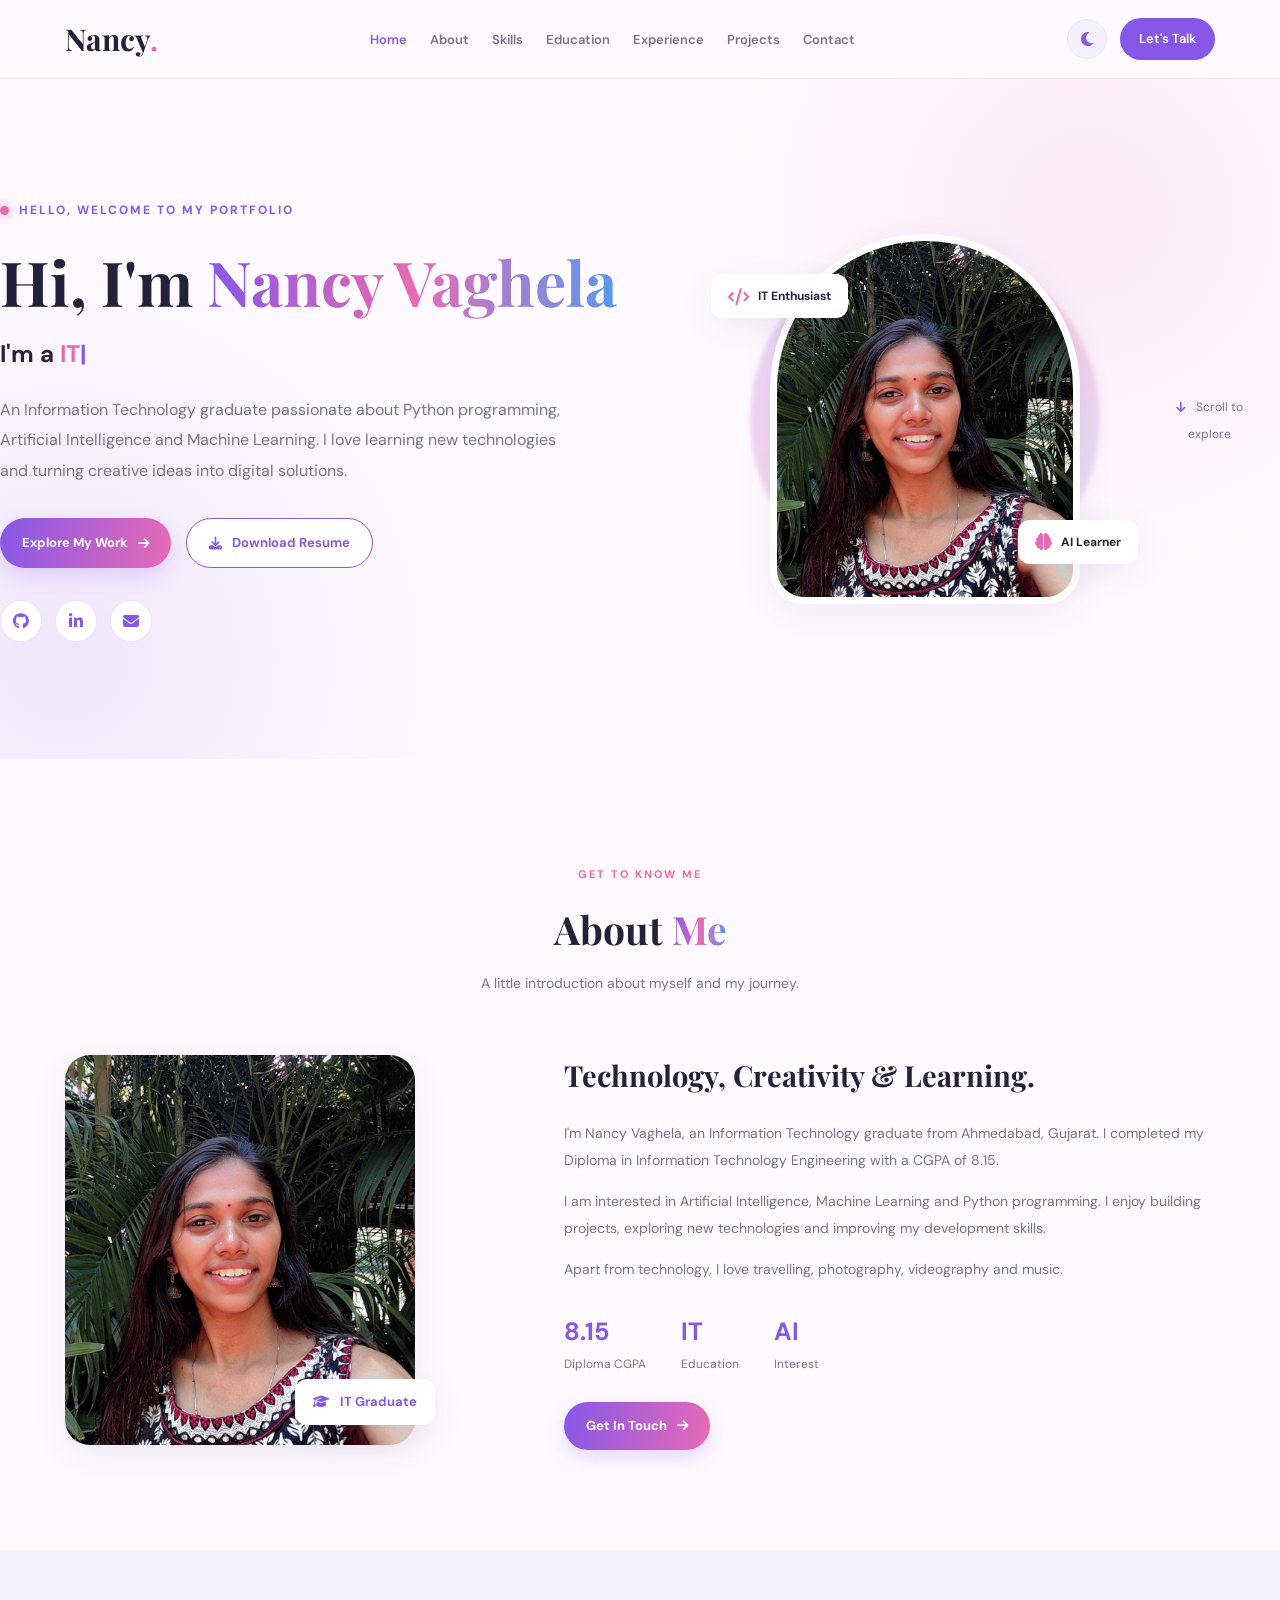
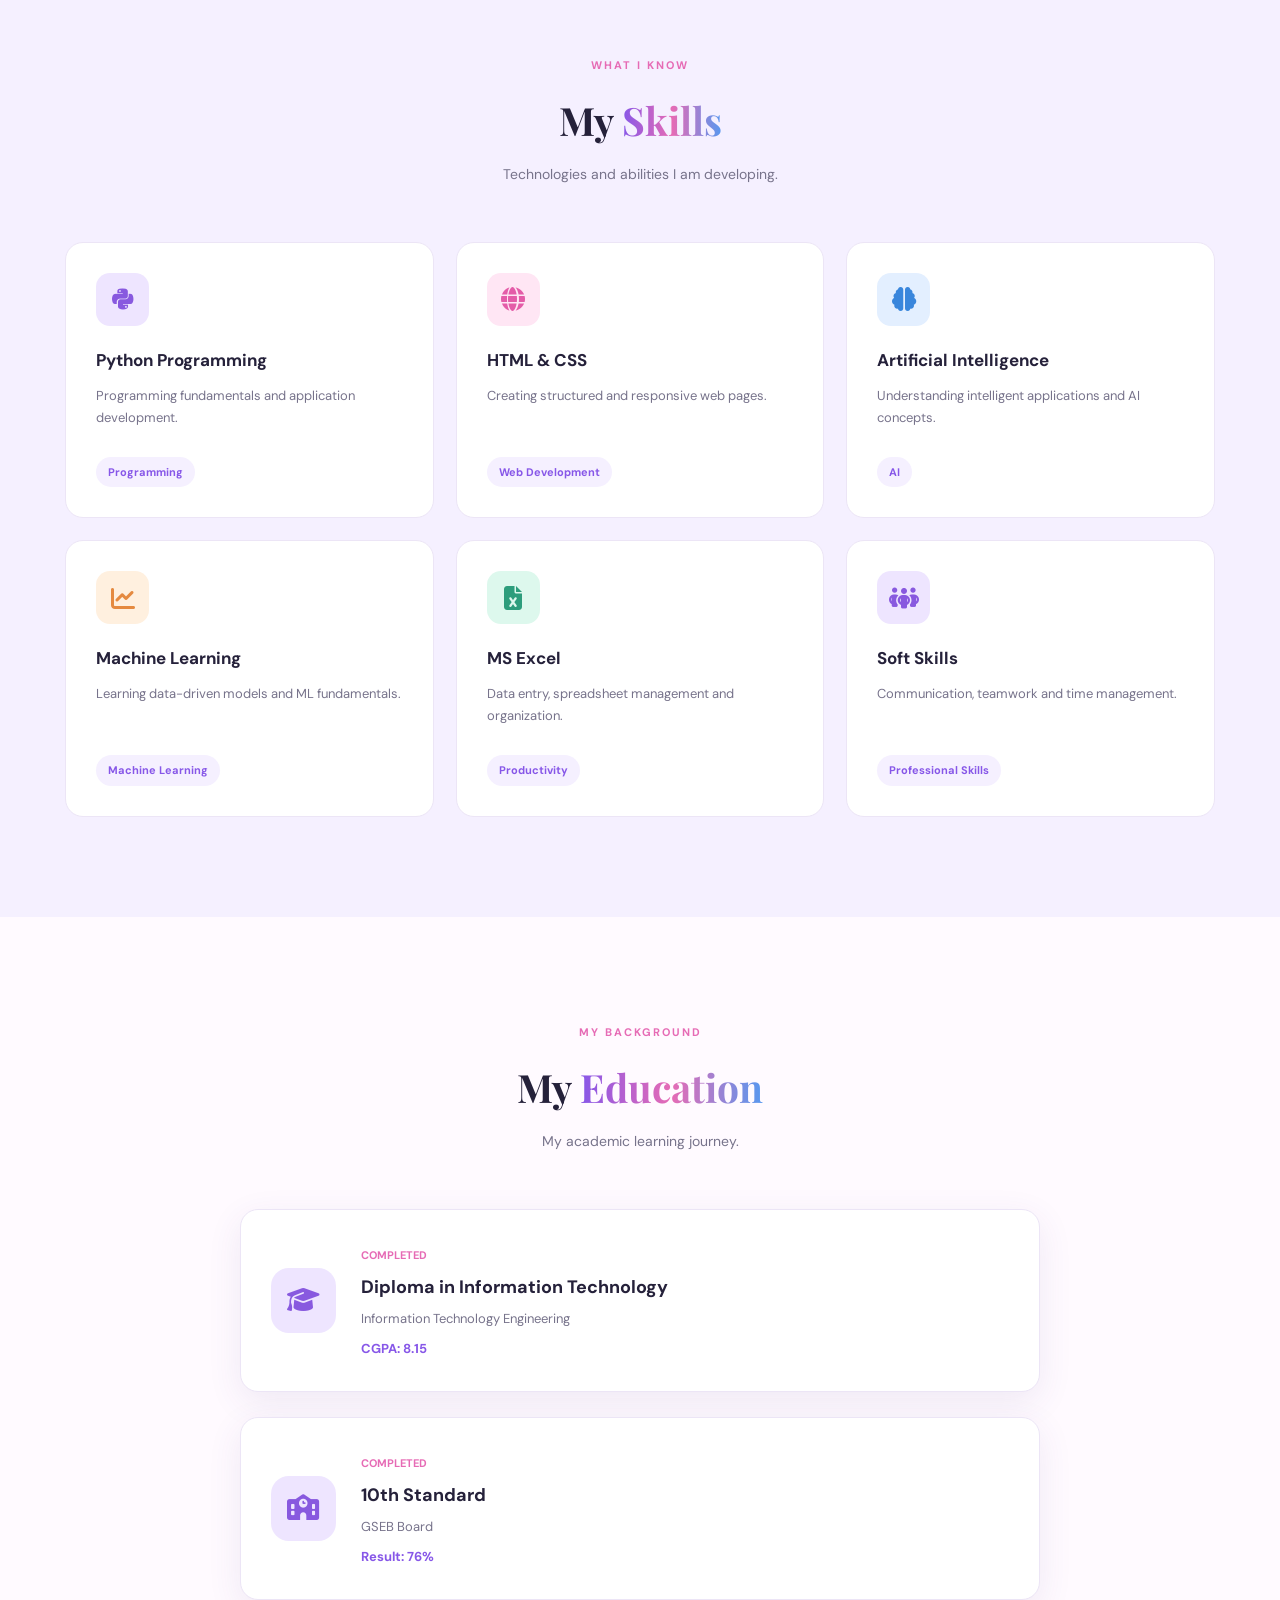
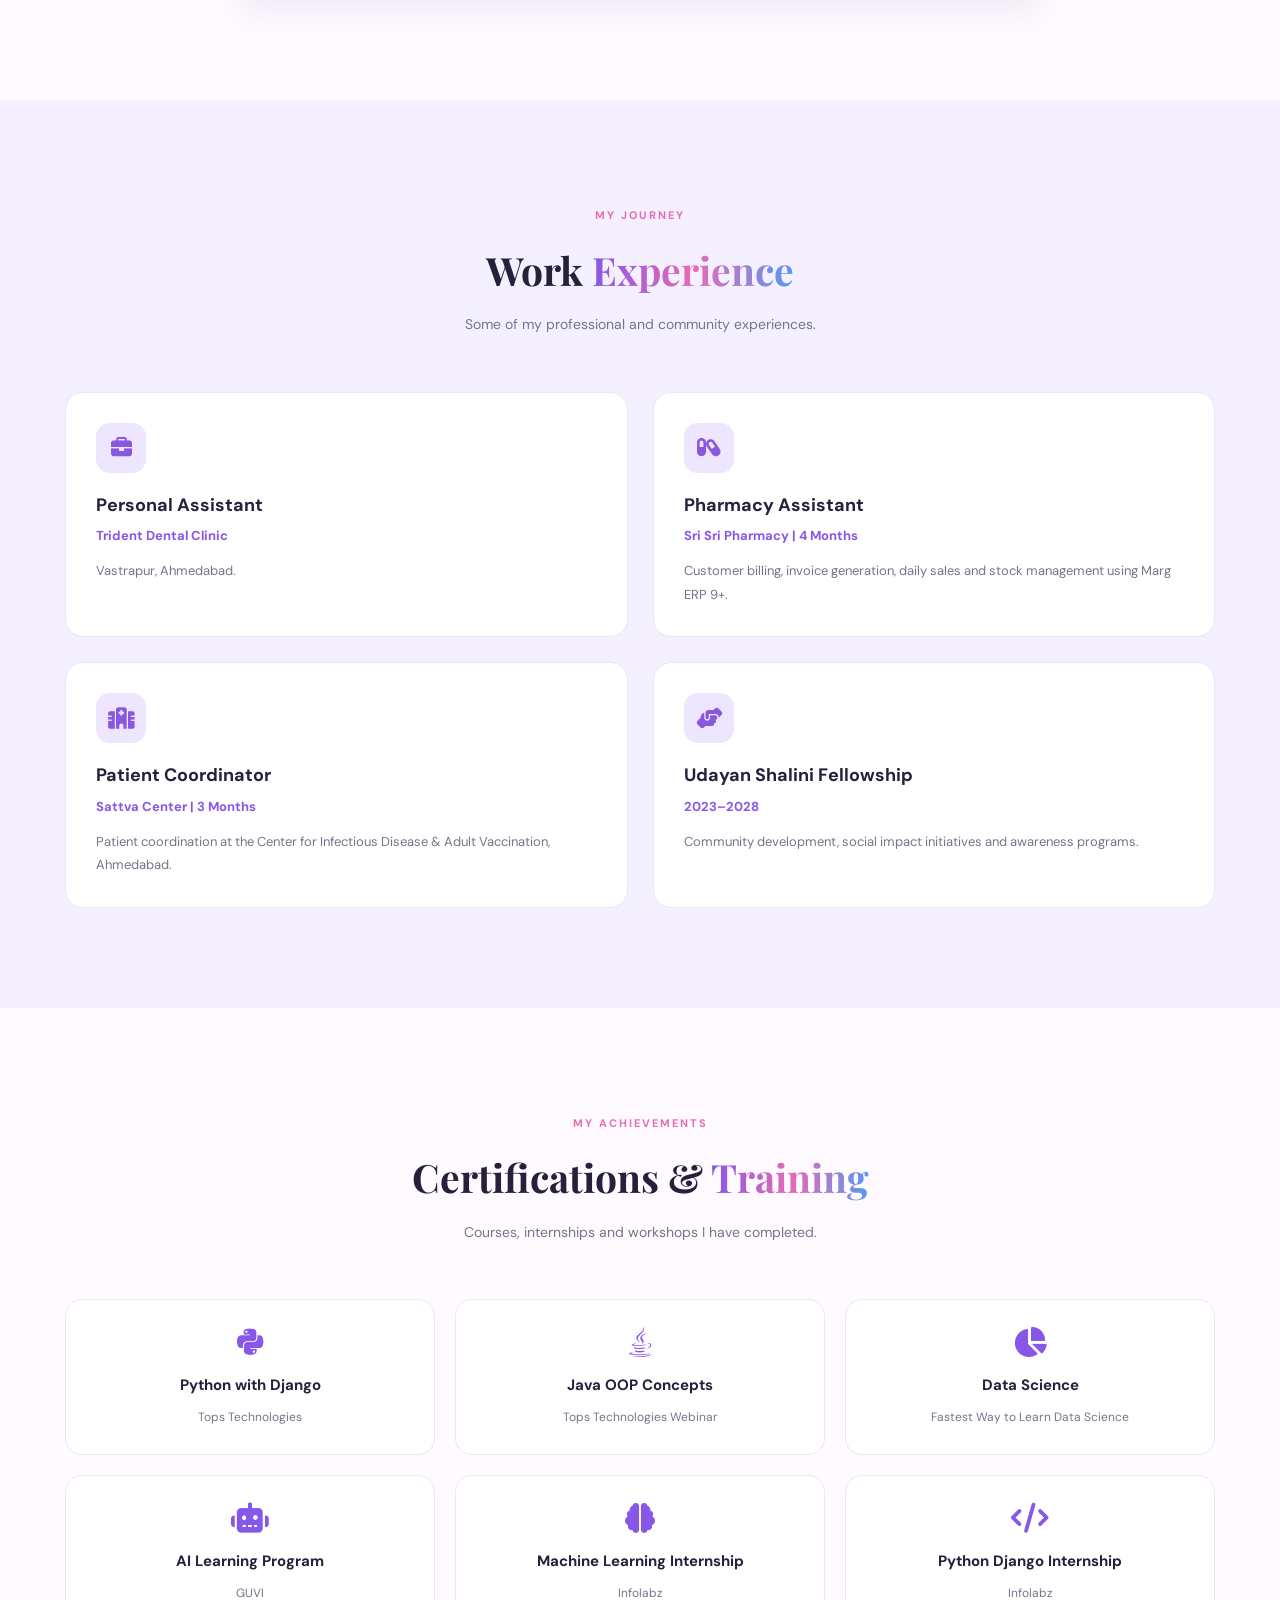
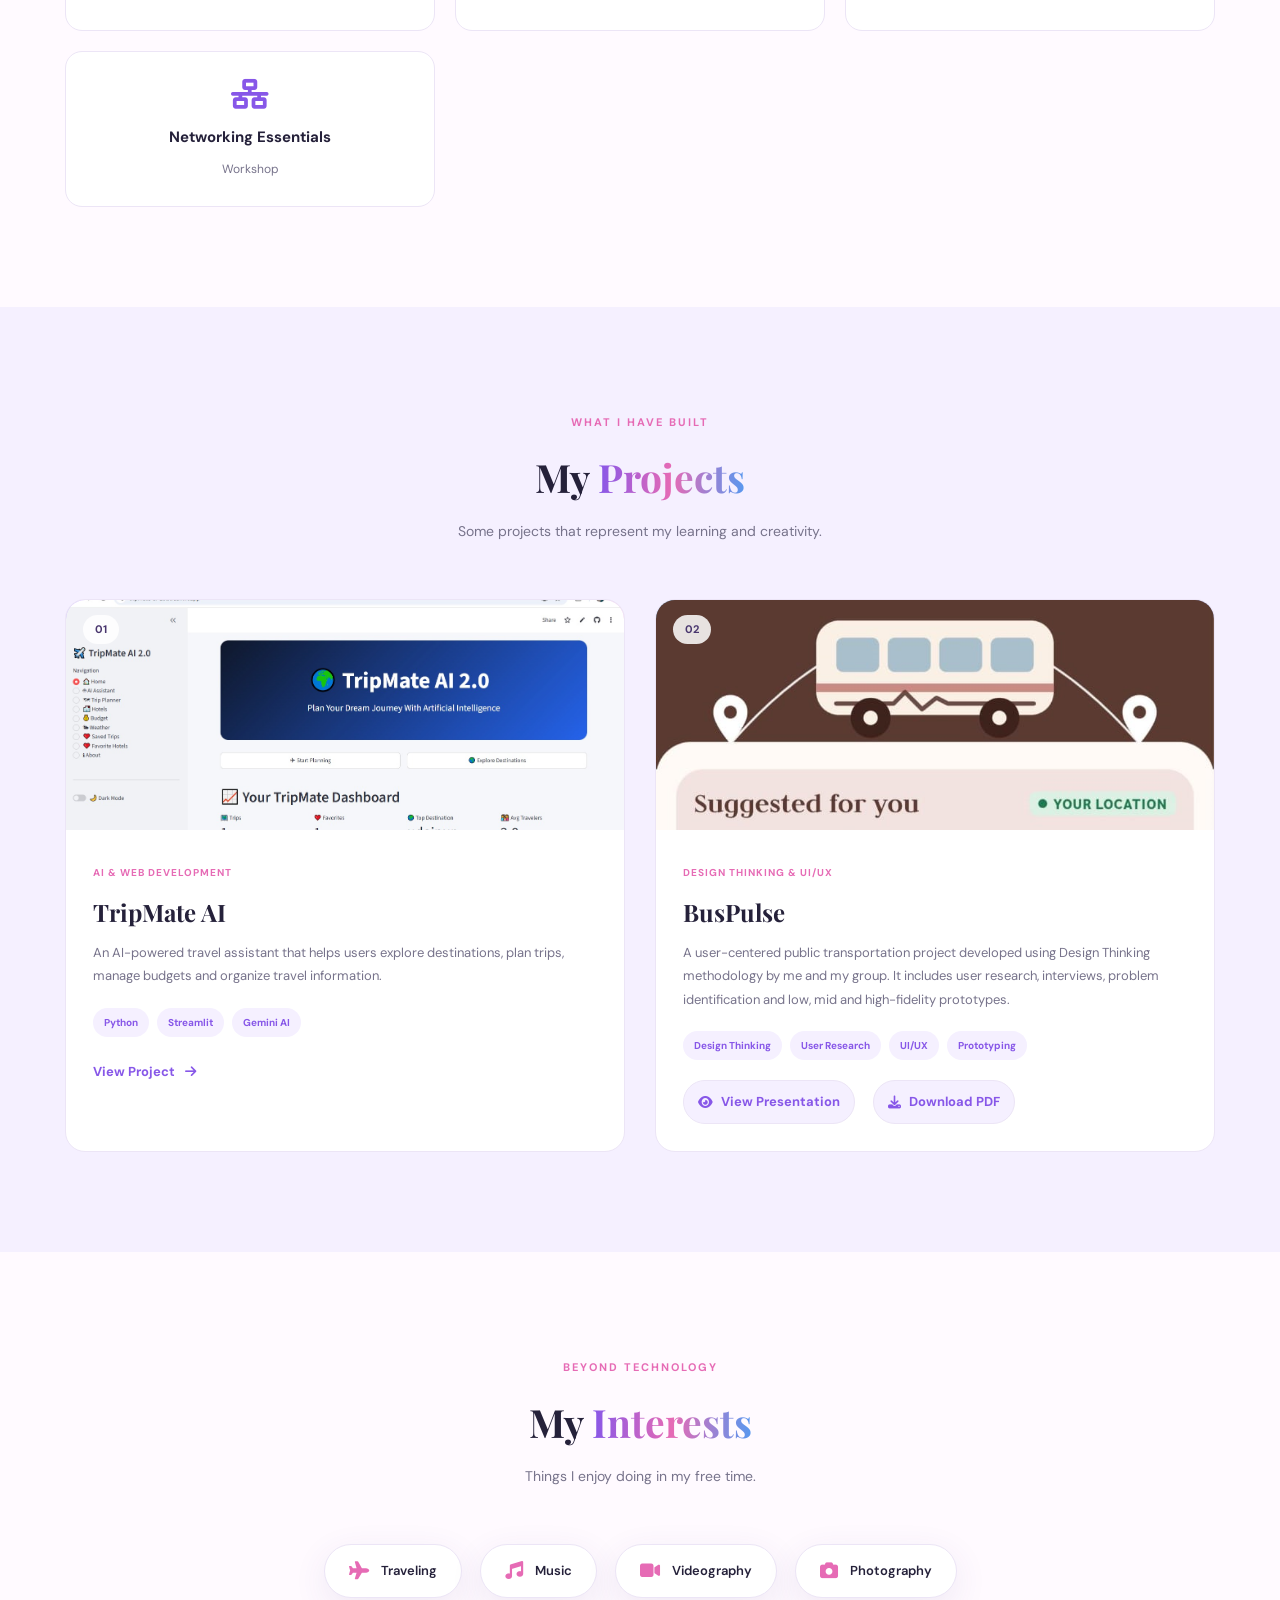
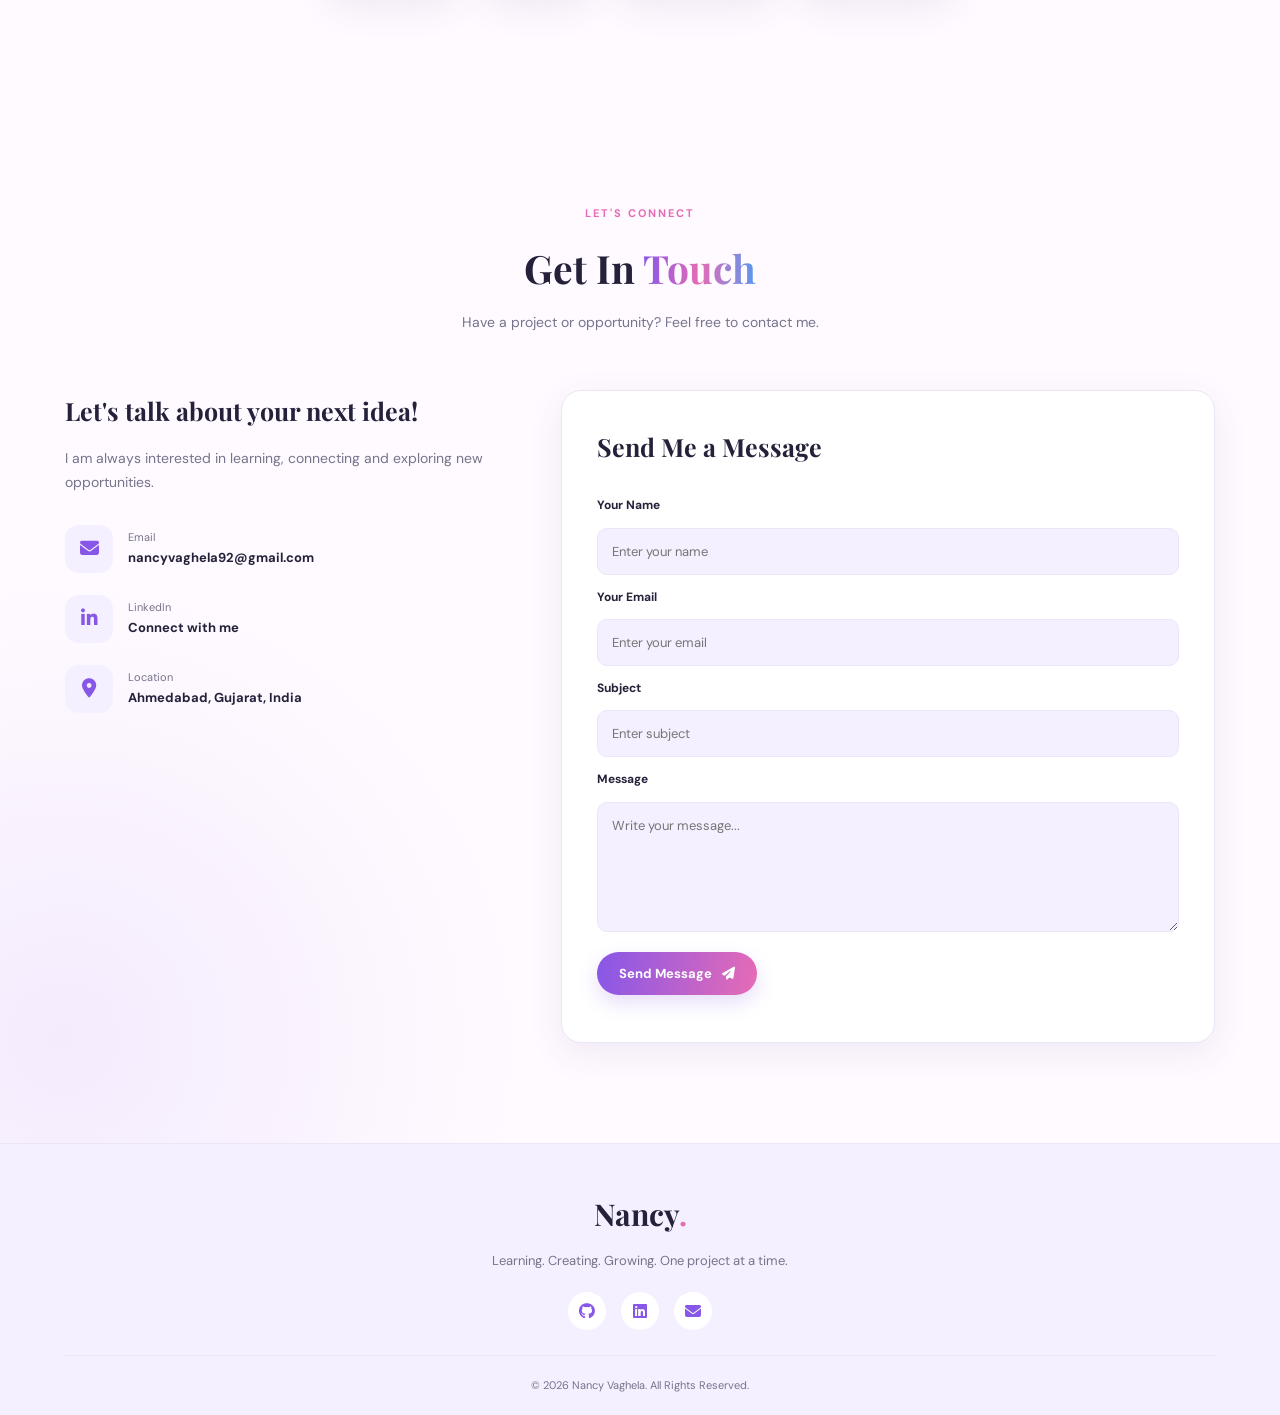
==== commit a495ee4f: "Update index.html" ====
--- a/index.html
+++ b/index.html
@@ -594,7 +594,7 @@
 
         <div class="project-buttons">
 
-            <a href="docs/buspulsedone.pptx"
+            <a href="docs/buspulsedone.pdf"
                target="_blank"
                rel="noopener noreferrer"
                class="project-link">
@@ -602,7 +602,7 @@
                 View Presentation
             </a>
 
-            <a href="docs/buspulsedone.pptx"
+            <a href="docs/buspulsedone.pdf"
                download
                class="project-link">
                 <i class="fa-solid fa-download"></i>
